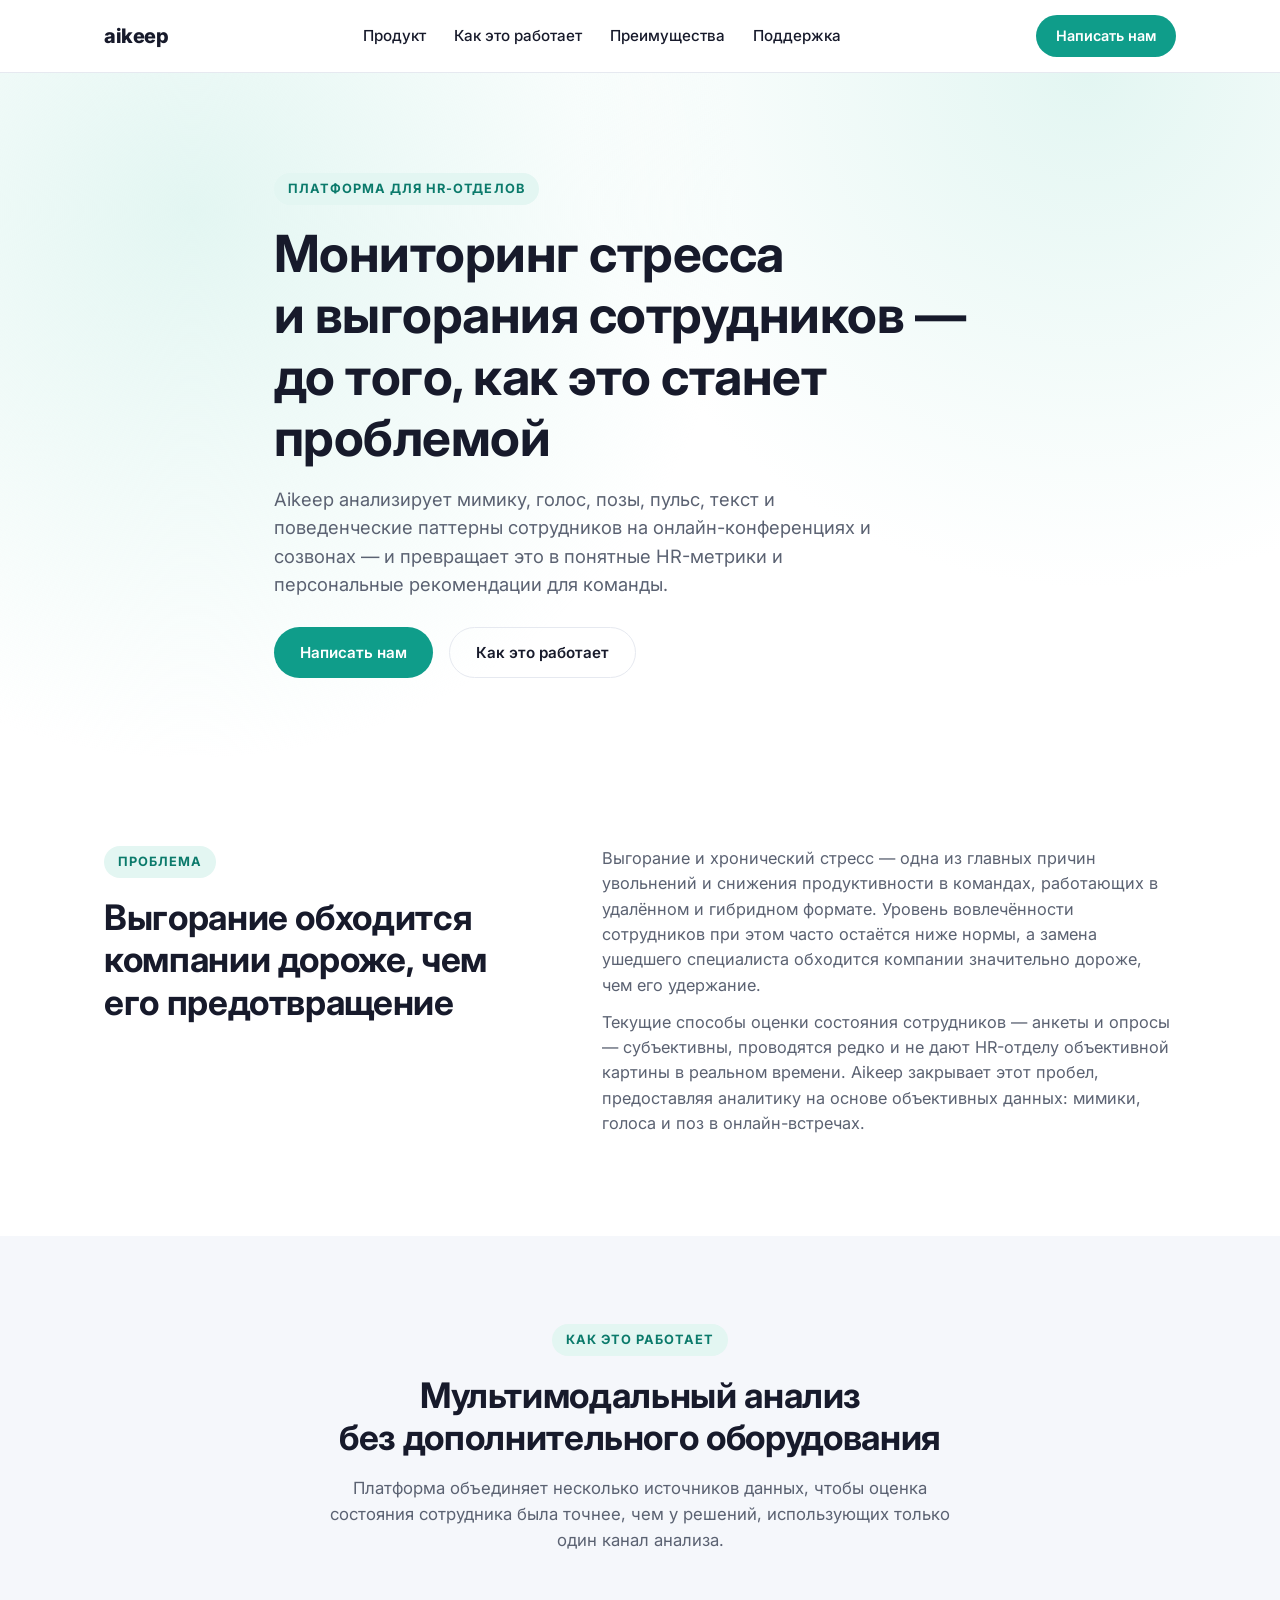
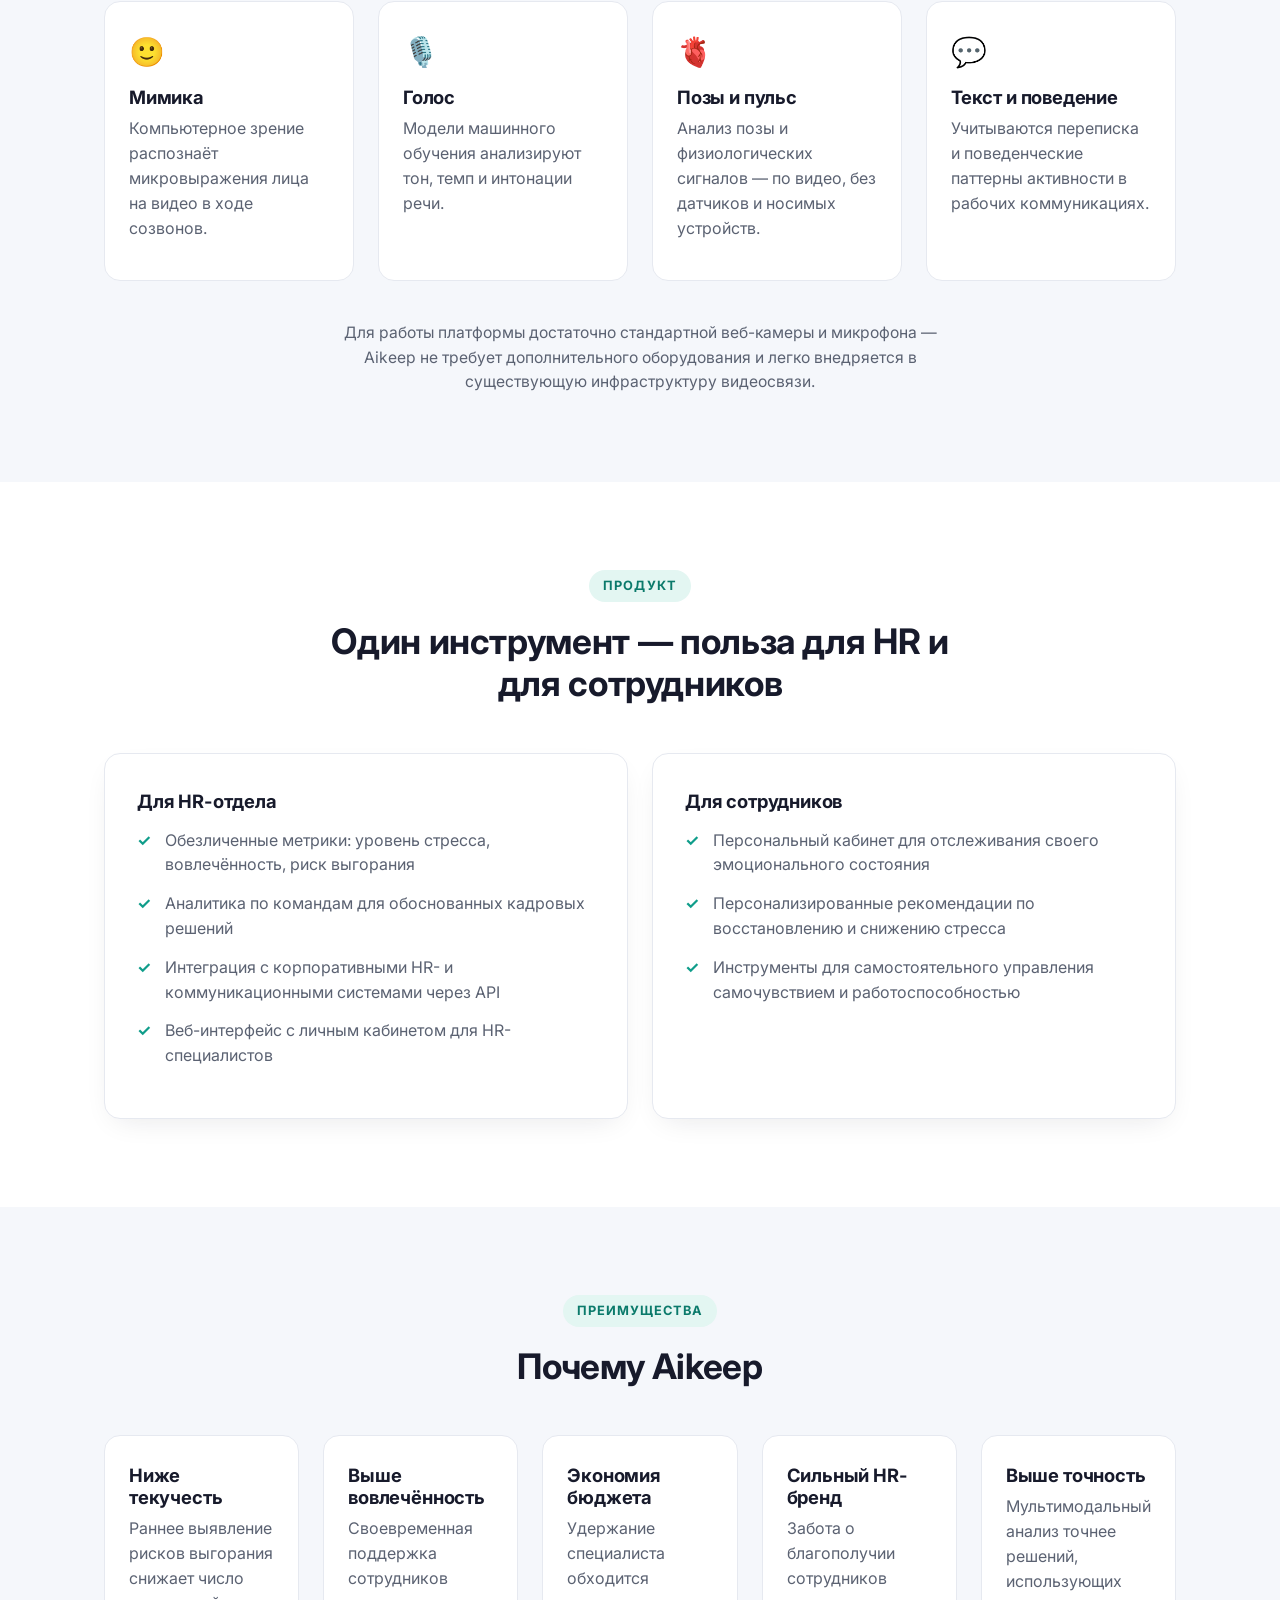
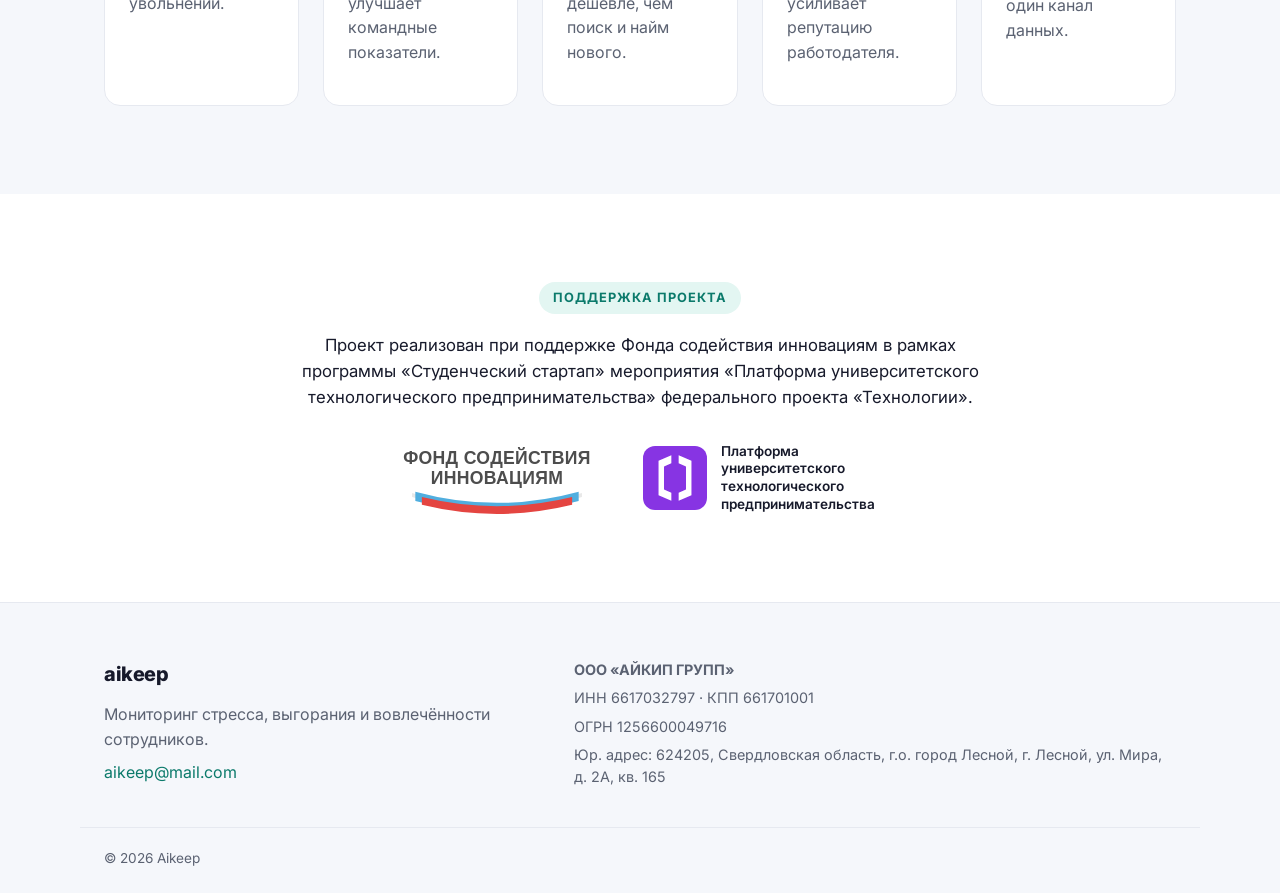
==== index.html @ c6b8e77f "Add files via upload" ====
<!DOCTYPE html>
<html lang="ru">
<head>
<meta charset="UTF-8">
<meta name="viewport" content="width=device-width, initial-scale=1.0">
<title>Aikeep — мониторинг стресса и выгорания сотрудников</title>
<meta name="description" content="Aikeep — корпоративная платформа для мониторинга стресса, выгорания и вовлечённости сотрудников на онлайн-созвонах с помощью мультимодального AI-анализа.">
<link rel="preconnect" href="https://fonts.googleapis.com">
<link rel="preconnect" href="https://fonts.gstatic.com" crossorigin>
<link href="https://fonts.googleapis.com/css2?family=Inter:wght@400;500;600;700;800&display=swap" rel="stylesheet">
<link rel="stylesheet" href="css/style.css">
</head>
<body>

<header class="site-header">
  <div class="container header-inner">
    <a href="#" class="logo">aikeep</a>
    <nav class="nav">
      <a href="#product">Продукт</a>
      <a href="#how">Как это работает</a>
      <a href="#advantages">Преимущества</a>
      <a href="#support">Поддержка</a>
    </nav>
    <a href="mailto:aikeep@mail.com" class="btn btn-primary btn-small">Написать нам</a>
  </div>
</header>

<main>

  <!-- HERO -->
  <section class="hero">
    <div class="container hero-inner">
      <span class="eyebrow">Платформа для HR-отделов</span>
      <h1>Мониторинг стресса и&nbsp;выгорания сотрудников — до&nbsp;того, как это станет проблемой</h1>
      <p class="lead">
        Aikeep анализирует мимику, голос, позы, пульс, текст и поведенческие паттерны сотрудников
        на онлайн-конференциях и созвонах — и превращает это в понятные HR-метрики и персональные
        рекомендации для команды.
      </p>
      <div class="hero-actions">
        <a href="mailto:aikeep@mail.com" class="btn btn-primary">Написать нам</a>
        <a href="#how" class="btn btn-ghost">Как это работает</a>
      </div>
    </div>
  </section>

  <!-- PROBLEM -->
  <section class="section" id="problem">
    <div class="container problem-grid">
      <div>
        <span class="eyebrow">Проблема</span>
        <h2>Выгорание обходится компании дороже, чем его предотвращение</h2>
      </div>
      <div class="problem-text">
        <p>
          Выгорание и хронический стресс — одна из главных причин увольнений и снижения продуктивности
          в командах, работающих в удалённом и гибридном формате. Уровень вовлечённости сотрудников
          при этом часто остаётся ниже нормы, а замена ушедшего специалиста обходится компании
          значительно дороже, чем его удержание.
        </p>
        <p>
          Текущие способы оценки состояния сотрудников — анкеты и опросы — субъективны, проводятся
          редко и не дают HR-отделу объективной картины в реальном времени. Aikeep закрывает этот
          пробел, предоставляя аналитику на основе объективных данных: мимики, голоса и поз
          в онлайн-встречах.
        </p>
      </div>
    </div>
  </section>

  <!-- HOW IT WORKS -->
  <section class="section section-soft" id="how">
    <div class="container">
      <div class="section-head">
        <span class="eyebrow">Как это работает</span>
        <h2>Мультимодальный анализ без&nbsp;дополнительного оборудования</h2>
        <p class="section-sub">
          Платформа объединяет несколько источников данных, чтобы оценка состояния сотрудника была
          точнее, чем у решений, использующих только один канал анализа.
        </p>
      </div>
      <div class="cards cards-4">
        <div class="card">
          <div class="card-icon">🙂</div>
          <h3>Мимика</h3>
          <p>Компьютерное зрение распознаёт микровыражения лица на видео в ходе созвонов.</p>
        </div>
        <div class="card">
          <div class="card-icon">🎙️</div>
          <h3>Голос</h3>
          <p>Модели машинного обучения анализируют тон, темп и интонации речи.</p>
        </div>
        <div class="card">
          <div class="card-icon">🫀</div>
          <h3>Позы и пульс</h3>
          <p>Анализ позы и физиологических сигналов — по видео, без датчиков и носимых устройств.</p>
        </div>
        <div class="card">
          <div class="card-icon">💬</div>
          <h3>Текст и поведение</h3>
          <p>Учитываются переписка и поведенческие паттерны активности в рабочих коммуникациях.</p>
        </div>
      </div>
      <p class="how-footnote">
        Для работы платформы достаточно стандартной веб-камеры и микрофона — Aikeep не требует
        дополнительного оборудования и легко внедряется в существующую инфраструктуру видеосвязи.
      </p>
    </div>
  </section>

  <!-- PRODUCT: HR + EMPLOYEE -->
  <section class="section" id="product">
    <div class="container">
      <div class="section-head">
        <span class="eyebrow">Продукт</span>
        <h2>Один инструмент — польза для HR и для сотрудников</h2>
      </div>
      <div class="cards cards-2">
        <div class="card card-lg">
          <h3>Для HR-отдела</h3>
          <ul class="check-list">
            <li>Обезличенные метрики: уровень стресса, вовлечённость, риск выгорания</li>
            <li>Аналитика по командам для обоснованных кадровых решений</li>
            <li>Интеграция с корпоративными HR- и коммуникационными системами через API</li>
            <li>Веб-интерфейс с личным кабинетом для HR-специалистов</li>
          </ul>
        </div>
        <div class="card card-lg">
          <h3>Для сотрудников</h3>
          <ul class="check-list">
            <li>Персональный кабинет для отслеживания своего эмоционального состояния</li>
            <li>Персонализированные рекомендации по восстановлению и снижению стресса</li>
            <li>Инструменты для самостоятельного управления самочувствием и работоспособностью</li>
          </ul>
        </div>
      </div>
    </div>
  </section>

  <!-- ADVANTAGES -->
  <section class="section section-soft" id="advantages">
    <div class="container">
      <div class="section-head">
        <span class="eyebrow">Преимущества</span>
        <h2>Почему Aikeep</h2>
      </div>
      <div class="cards cards-5">
        <div class="card">
          <h3>Ниже текучесть</h3>
          <p>Раннее выявление рисков выгорания снижает число увольнений.</p>
        </div>
        <div class="card">
          <h3>Выше вовлечённость</h3>
          <p>Своевременная поддержка сотрудников улучшает командные показатели.</p>
        </div>
        <div class="card">
          <h3>Экономия бюджета</h3>
          <p>Удержание специалиста обходится дешевле, чем поиск и найм нового.</p>
        </div>
        <div class="card">
          <h3>Сильный HR-бренд</h3>
          <p>Забота о благополучии сотрудников усиливает репутацию работодателя.</p>
        </div>
        <div class="card">
          <h3>Выше точность</h3>
          <p>Мультимодальный анализ точнее решений, использующих один канал данных.</p>
        </div>
      </div>
    </div>
  </section>

  <!-- SUPPORT -->
  <section class="section" id="support">
    <div class="container support-inner">
      <span class="eyebrow">Поддержка проекта</span>
      <p class="support-text">
        Проект реализован при поддержке Фонда содействия инновациям в рамках программы
        «Студенческий стартап» мероприятия «Платформа университетского технологического
        предпринимательства» федерального проекта «Технологии».
      </p>
      <div class="support-logos">
        <div class="support-logo-item">
          <img src="assets/fasie-logo.svg" alt="Фонд содействия инновациям" class="support-logo">
        </div>
        <div class="support-logo-item">
          <img src="assets/putp-logo.svg" alt="Платформа университетского технологического предпринимательства" class="support-logo support-logo-emblem">
          <span class="support-logo-caption">Платформа университетского<br>технологического предпринимательства</span>
        </div>
      </div>
    </div>
  </section>

</main>

<footer class="site-footer">
  <div class="container footer-inner">
    <div class="footer-brand">
      <span class="logo">aikeep</span>
      <p>Мониторинг стресса, выгорания и вовлечённости сотрудников.</p>
      <a href="mailto:aikeep@mail.com">aikeep@mail.com</a>
    </div>
    <div class="footer-requisites">
      <p><strong>ООО «АЙКИП ГРУПП»</strong></p>
      <p>ИНН 6617032797 · КПП 661701001</p>
      <p>ОГРН 1256600049716</p>
      <p>
        Юр. адрес: 624205, Свердловская область, г.о. город Лесной, г. Лесной,
        ул. Мира, д. 2А, кв. 165
      </p>
    </div>
  </div>
  <div class="container footer-bottom">
    <span>© <span id="year"></span> Aikeep</span>
  </div>
</footer>

<script src="js/main.js"></script>
</body>
</html>
---- css/style.css ----
:root {
  --bg: #ffffff;
  --bg-soft: #f5f7fb;
  --text: #171a2b;
  --text-muted: #5b6272;
  --accent: #0f9d8a;
  --accent-dark: #0b7a6b;
  --accent-soft: #e3f6f2;
  --border: #e6e9f0;
  --radius: 16px;
  --container-w: 1120px;
  --shadow: 0 10px 30px -12px rgba(23, 26, 43, 0.12);
}

* { box-sizing: border-box; }

html { scroll-behavior: smooth; }

body {
  margin: 0;
  font-family: "Inter", -apple-system, BlinkMacSystemFont, "Segoe UI", sans-serif;
  color: var(--text);
  background: var(--bg);
  line-height: 1.55;
  -webkit-font-smoothing: antialiased;
}

.container {
  max-width: var(--container-w);
  margin: 0 auto;
  padding: 0 24px;
}

h1, h2, h3 {
  font-weight: 700;
  line-height: 1.2;
  margin: 0 0 16px;
  letter-spacing: -0.01em;
}

h1 { font-size: clamp(2rem, 4vw, 3.2rem); }
h2 { font-size: clamp(1.6rem, 3vw, 2.2rem); }
h3 { font-size: 1.15rem; margin-bottom: 8px; }

p { margin: 0 0 12px; color: var(--text-muted); }

a { color: var(--accent-dark); text-decoration: none; }

ul { margin: 0; padding: 0; }

/* Header */
.site-header {
  position: sticky;
  top: 0;
  z-index: 50;
  background: rgba(255, 255, 255, 0.9);
  backdrop-filter: blur(8px);
  border-bottom: 1px solid var(--border);
}

.header-inner {
  display: flex;
  align-items: center;
  justify-content: space-between;
  height: 72px;
  gap: 24px;
}

.logo {
  font-weight: 800;
  font-size: 1.25rem;
  color: var(--text);
  letter-spacing: -0.02em;
}

.nav {
  display: flex;
  gap: 28px;
  flex: 1;
  justify-content: center;
}

.nav a {
  color: var(--text);
  font-weight: 500;
  font-size: 0.95rem;
}

.nav a:hover { color: var(--accent-dark); }

/* Buttons */
.btn {
  display: inline-flex;
  align-items: center;
  justify-content: center;
  padding: 13px 26px;
  border-radius: 999px;
  font-weight: 600;
  font-size: 0.95rem;
  white-space: nowrap;
  transition: transform 0.15s ease, box-shadow 0.15s ease, background 0.15s ease;
}

.btn-primary {
  background: var(--accent);
  color: #fff;
}

.btn-primary:hover {
  background: var(--accent-dark);
  transform: translateY(-1px);
}

.btn-small { padding: 10px 20px; font-size: 0.9rem; }

.btn-ghost {
  background: transparent;
  color: var(--text);
  border: 1px solid var(--border);
}

.btn-ghost:hover { border-color: var(--accent); color: var(--accent-dark); }

/* Eyebrow */
.eyebrow {
  display: inline-block;
  font-size: 0.8rem;
  font-weight: 700;
  text-transform: uppercase;
  letter-spacing: 0.08em;
  color: var(--accent-dark);
  background: var(--accent-soft);
  padding: 6px 14px;
  border-radius: 999px;
  margin-bottom: 18px;
}

/* Hero */
.hero {
  padding: 100px 0 80px;
  background:
    radial-gradient(circle at 15% 20%, var(--accent-soft) 0%, transparent 45%),
    radial-gradient(circle at 85% 0%, var(--accent-soft) 0%, transparent 40%);
}

.hero-inner {
  max-width: 780px;
  text-align: left;
}

.lead {
  font-size: 1.15rem;
  max-width: 640px;
}

.hero-actions {
  display: flex;
  gap: 16px;
  margin-top: 28px;
  flex-wrap: wrap;
}

/* Sections */
.section { padding: 88px 0; }
.section-soft { background: var(--bg-soft); }

.section-head {
  max-width: 640px;
  margin: 0 auto 48px;
  text-align: center;
}

.section-head .eyebrow { display: block; margin-left: auto; margin-right: auto; width: fit-content; }

.section-sub { font-size: 1.05rem; }

.problem-grid {
  display: grid;
  grid-template-columns: 1fr 1.3fr;
  gap: 56px;
  align-items: start;
}

.problem-text p { font-size: 1.02rem; }

/* Cards */
.cards {
  display: grid;
  gap: 24px;
}

.cards-2 { grid-template-columns: repeat(2, 1fr); }
.cards-4 { grid-template-columns: repeat(4, 1fr); }
.cards-5 { grid-template-columns: repeat(5, 1fr); }

.card {
  background: var(--bg);
  border: 1px solid var(--border);
  border-radius: var(--radius);
  padding: 28px 24px;
}

.section-soft .card { background: #fff; }

.card-icon {
  font-size: 1.8rem;
  margin-bottom: 12px;
}

.card-lg { padding: 36px 32px; box-shadow: var(--shadow); }

.check-list { list-style: none; margin-top: 16px; }

.check-list li {
  position: relative;
  padding-left: 28px;
  margin-bottom: 14px;
  color: var(--text-muted);
}

.check-list li::before {
  content: "✓";
  position: absolute;
  left: 0;
  top: 0;
  color: var(--accent);
  font-weight: 700;
}

.how-footnote {
  text-align: center;
  max-width: 640px;
  margin: 40px auto 0;
  font-size: 0.98rem;
}

/* Support */
.support-inner {
  max-width: 760px;
  text-align: center;
}

.support-text {
  font-size: 1.05rem;
  color: var(--text);
}

.support-logos {
  display: flex;
  align-items: center;
  justify-content: center;
  gap: 48px;
  margin-top: 32px;
  flex-wrap: wrap;
}

.support-logo {
  height: 72px;
  width: auto;
  opacity: 0.9;
}

.support-logo-item {
  display: flex;
  align-items: center;
  gap: 14px;
  text-align: left;
}

.support-logo-emblem {
  height: 64px;
  border-radius: 12px;
}

.support-logo-caption {
  font-size: 0.85rem;
  font-weight: 600;
  color: var(--text);
  line-height: 1.3;
  max-width: 160px;
}

/* Footer */
.site-footer {
  border-top: 1px solid var(--border);
  padding: 56px 0 24px;
  background: var(--bg-soft);
}

.footer-inner {
  display: grid;
  grid-template-columns: 1fr 1.4fr;
  gap: 40px;
  padding-bottom: 32px;
}

.footer-brand p { margin: 12px 0 8px; }

.footer-requisites p {
  margin: 0 0 6px;
  font-size: 0.9rem;
}

.footer-bottom {
  border-top: 1px solid var(--border);
  padding-top: 20px;
  font-size: 0.85rem;
  color: var(--text-muted);
}

/* Responsive */
@media (max-width: 900px) {
  .nav { display: none; }
  .problem-grid { grid-template-columns: 1fr; gap: 24px; }
  .cards-4 { grid-template-columns: repeat(2, 1fr); }
  .cards-5 { grid-template-columns: repeat(2, 1fr); }
  .cards-2 { grid-template-columns: 1fr; }
  .footer-inner { grid-template-columns: 1fr; }
}

@media (max-width: 520px) {
  .cards-4, .cards-5 { grid-template-columns: 1fr; }
  .hero { padding: 72px 0 56px; }
  .section { padding: 64px 0; }
}
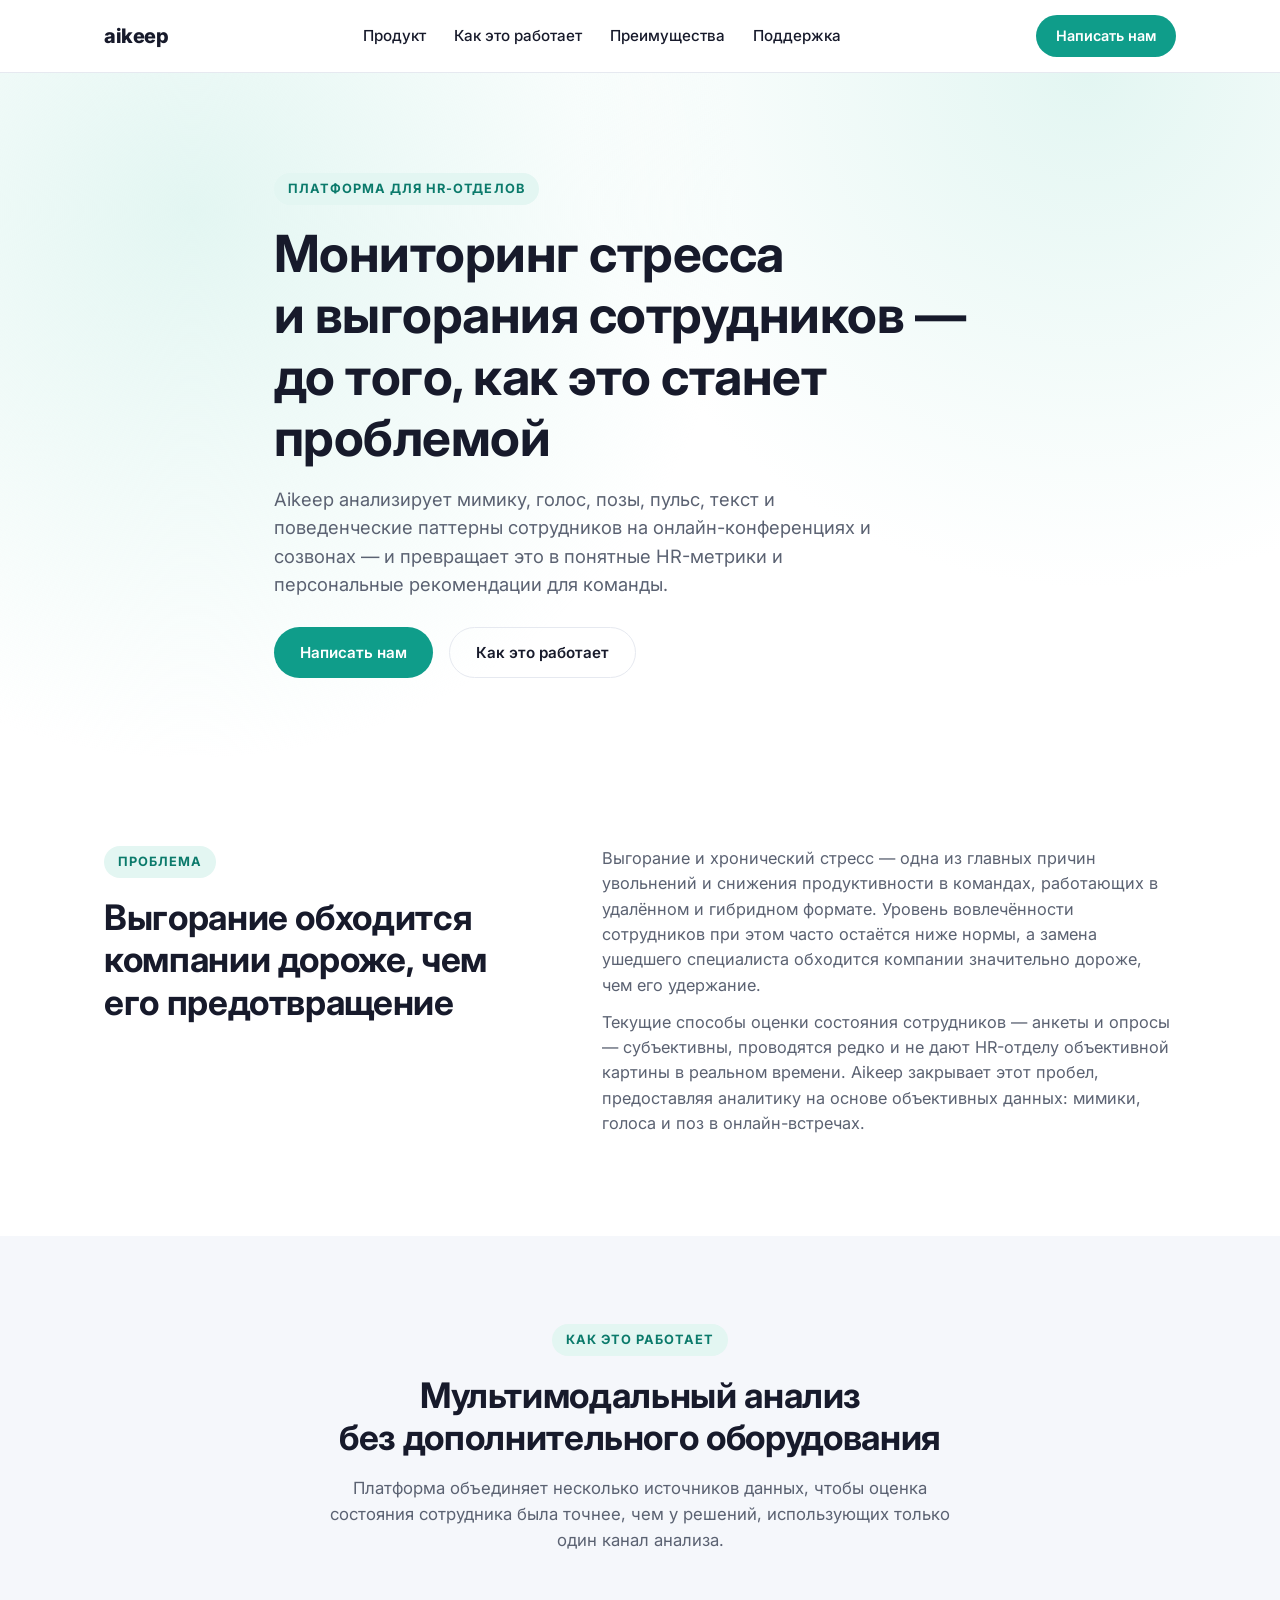
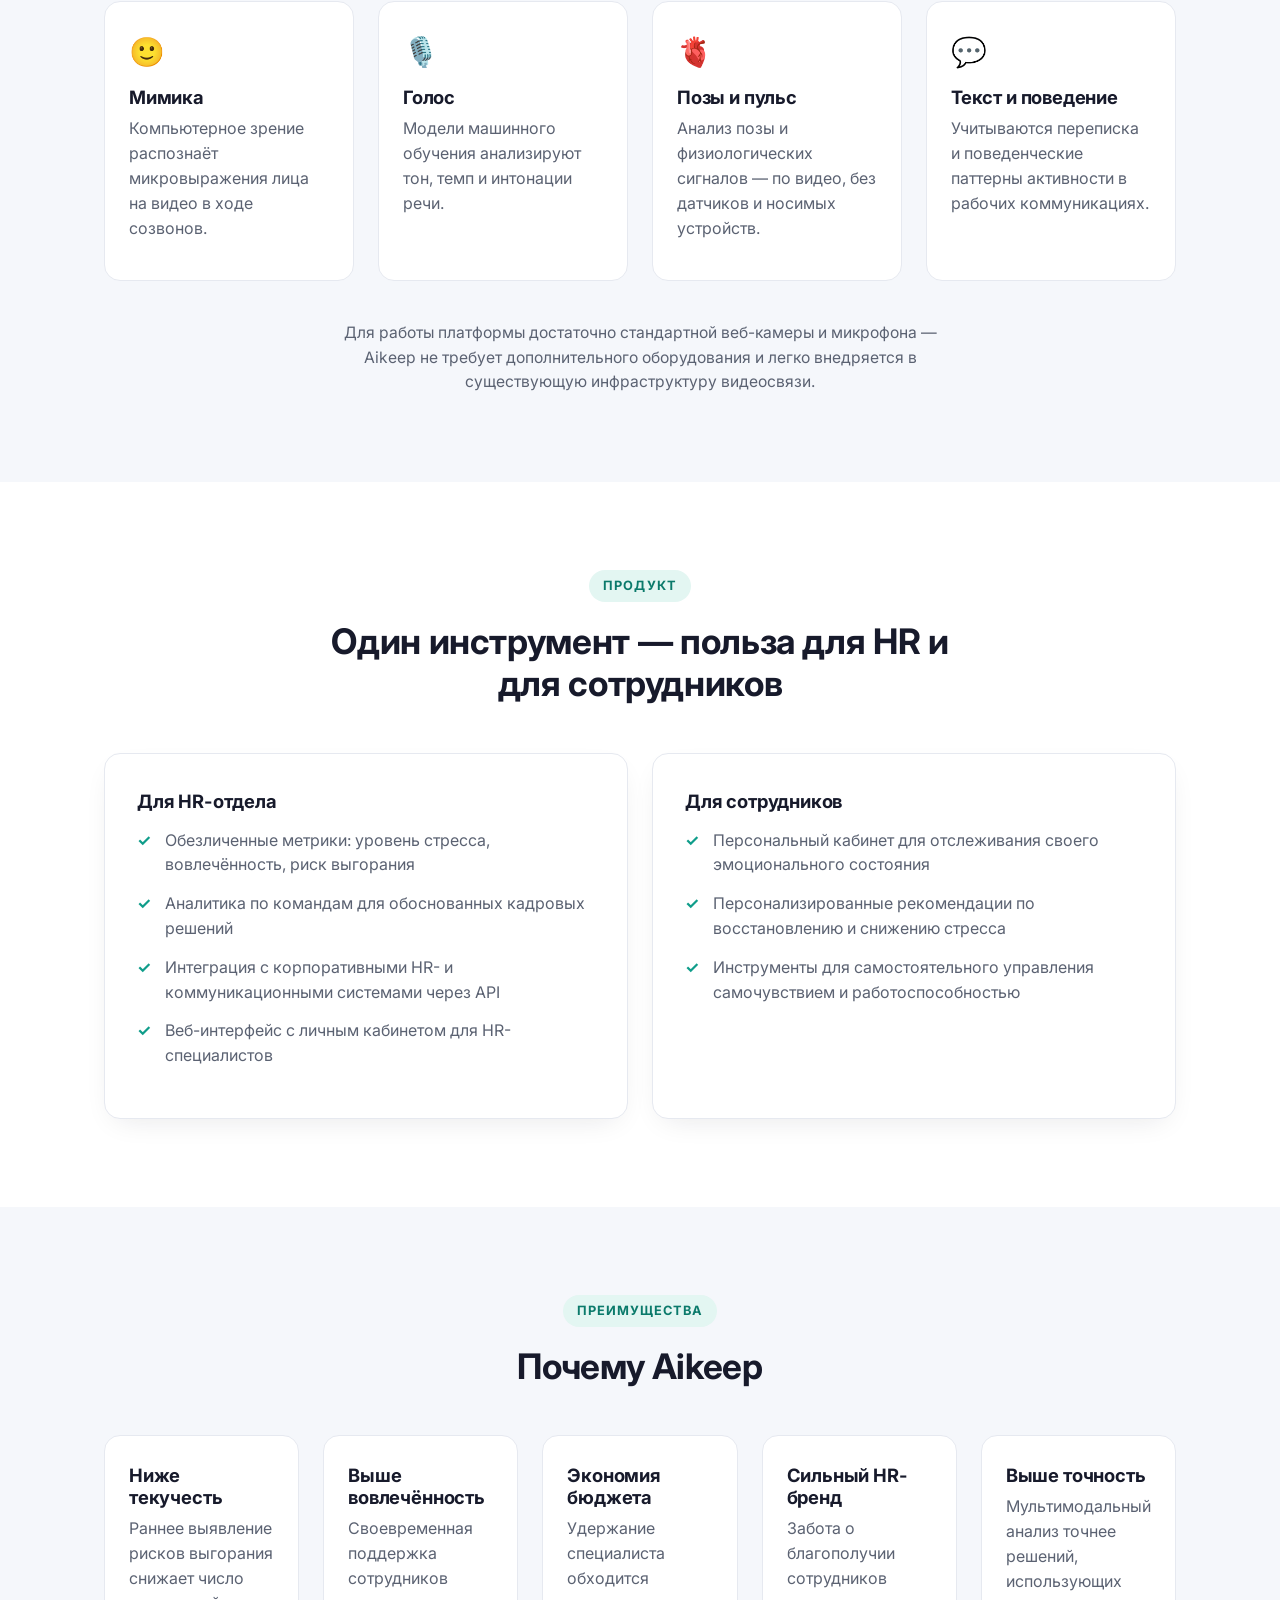
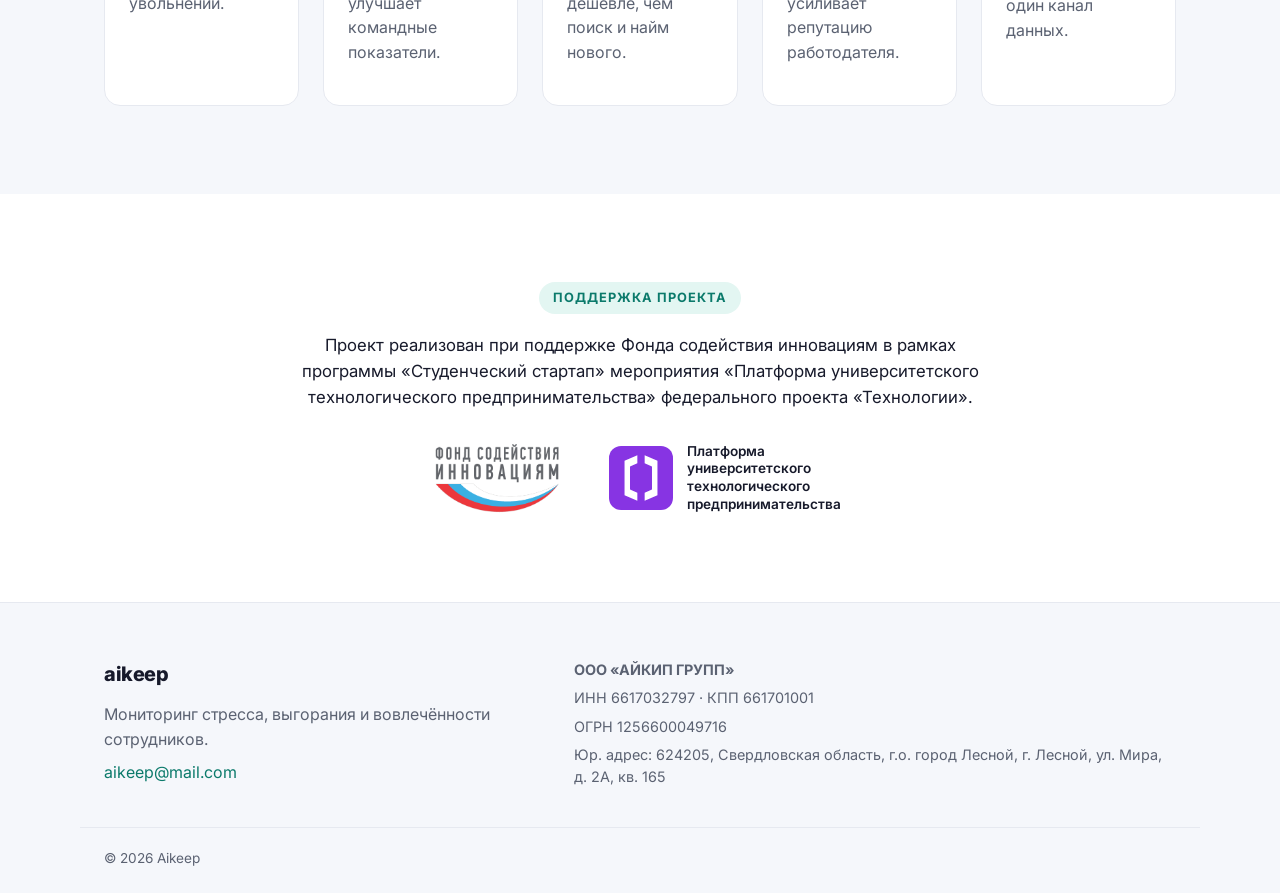
==== commit c45a09f1: "Update index.html" ====
--- a/index.html
+++ b/index.html
@@ -180,7 +180,7 @@
       </p>
       <div class="support-logos">
         <div class="support-logo-item">
-          <img src="assets/fasie-logo.svg" alt="Фонд содействия инновациям" class="support-logo">
+          <img src="assets/head_logo_fasie.png" alt="Фонд содействия инновациям" class="support-logo">
         </div>
         <div class="support-logo-item">
           <img src="assets/putp-logo.svg" alt="Платформа университетского технологического предпринимательства" class="support-logo support-logo-emblem">
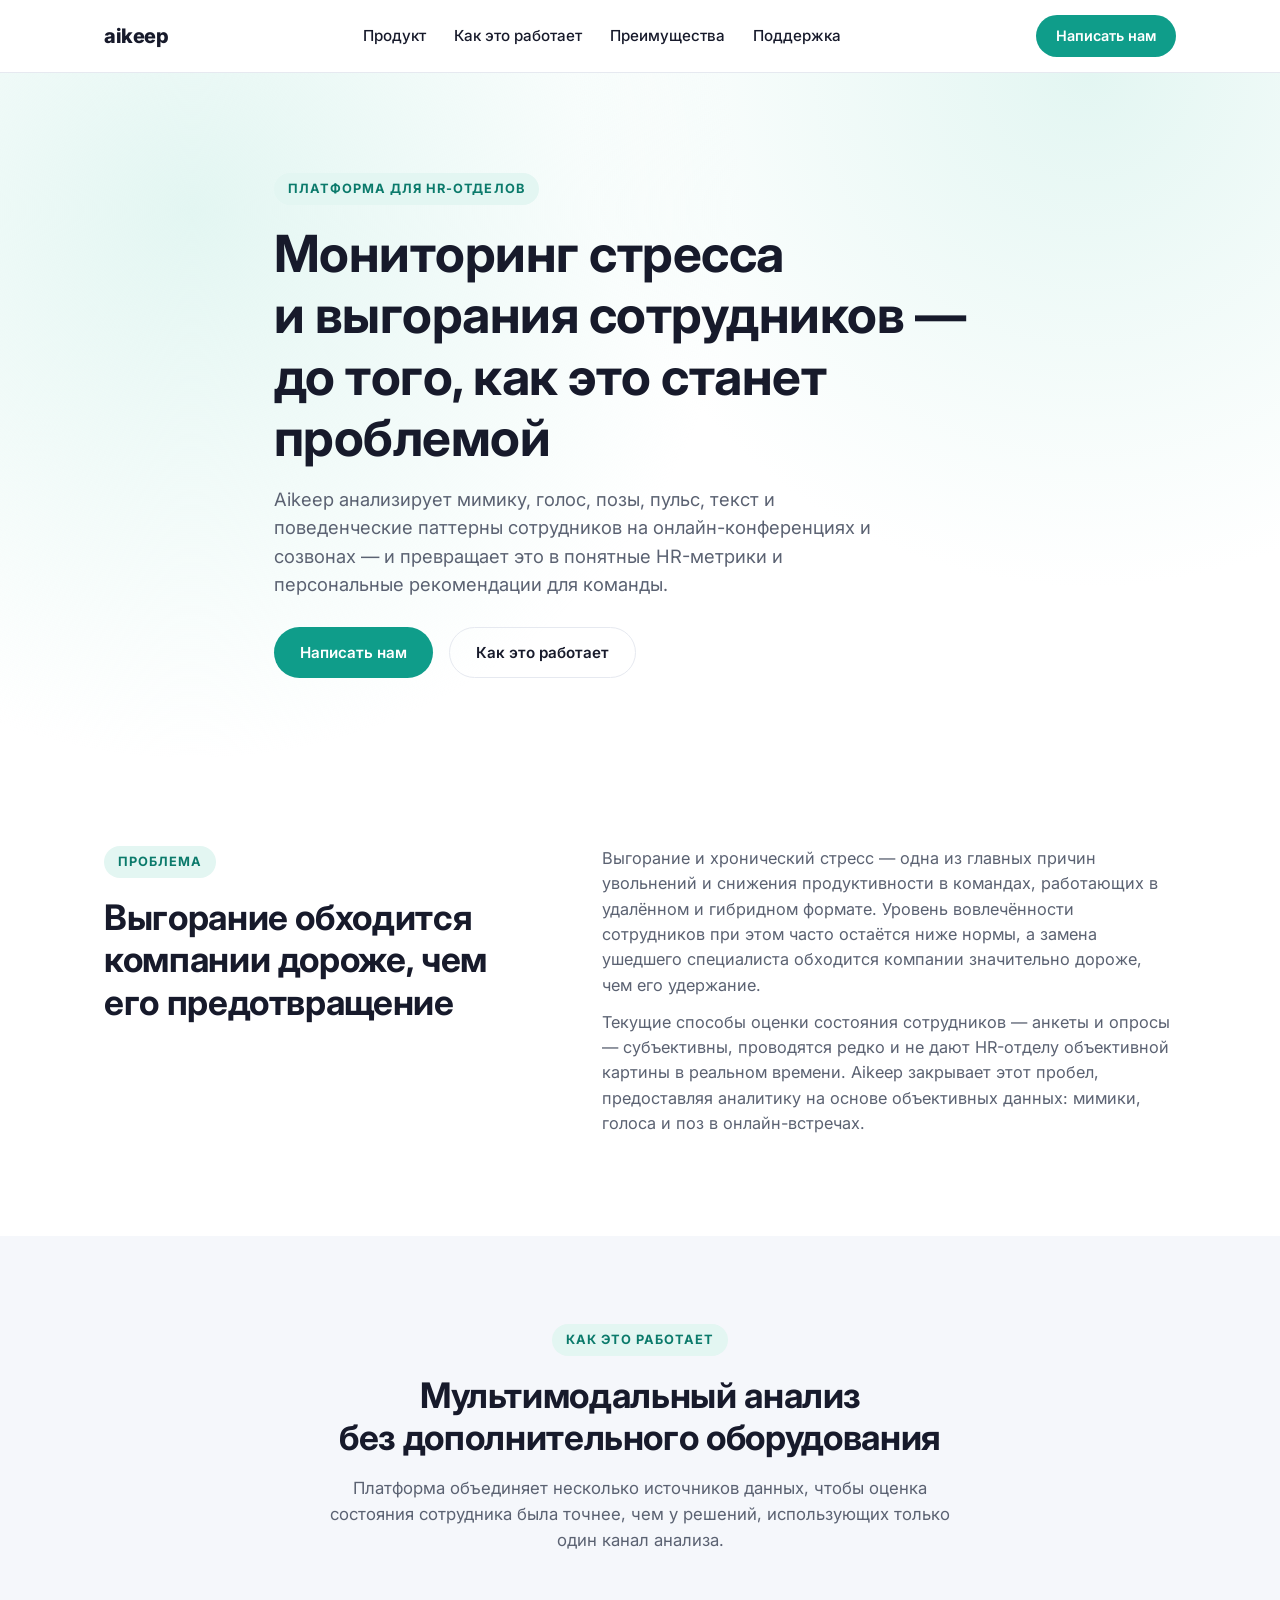
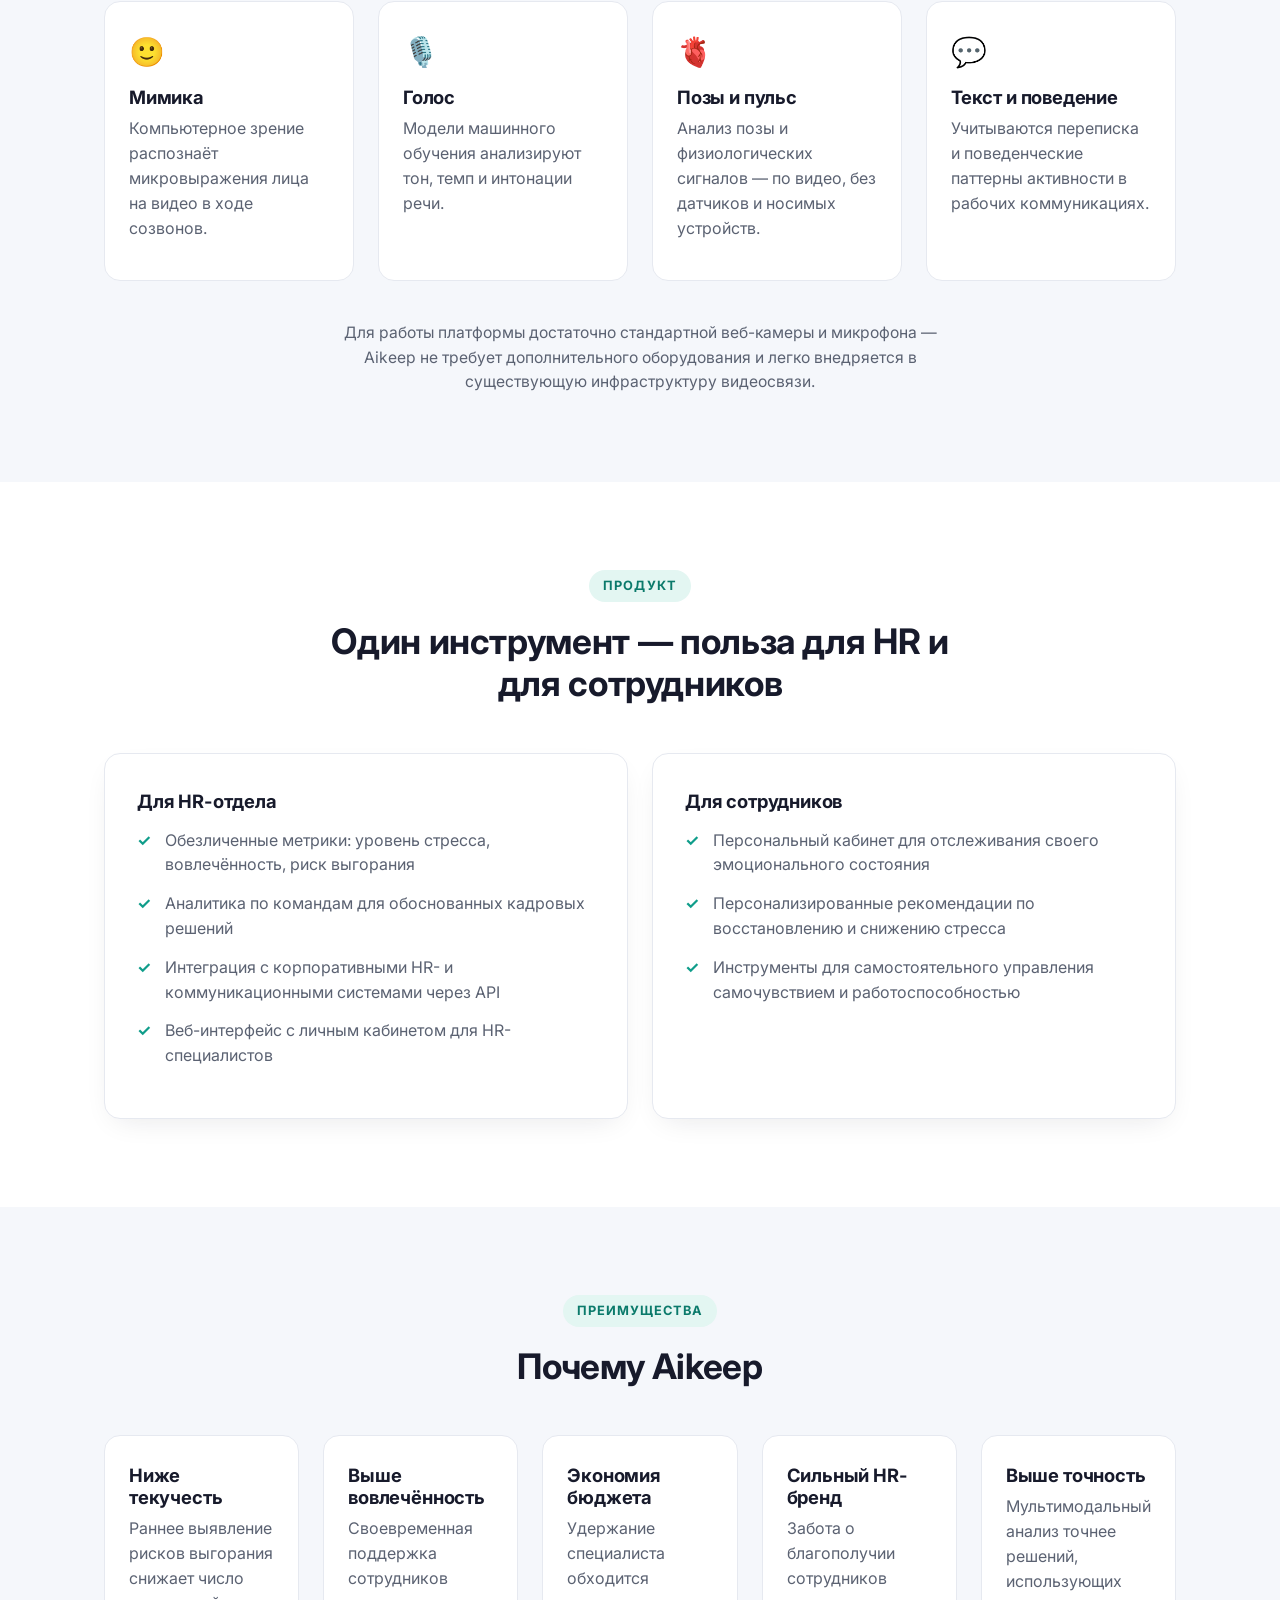
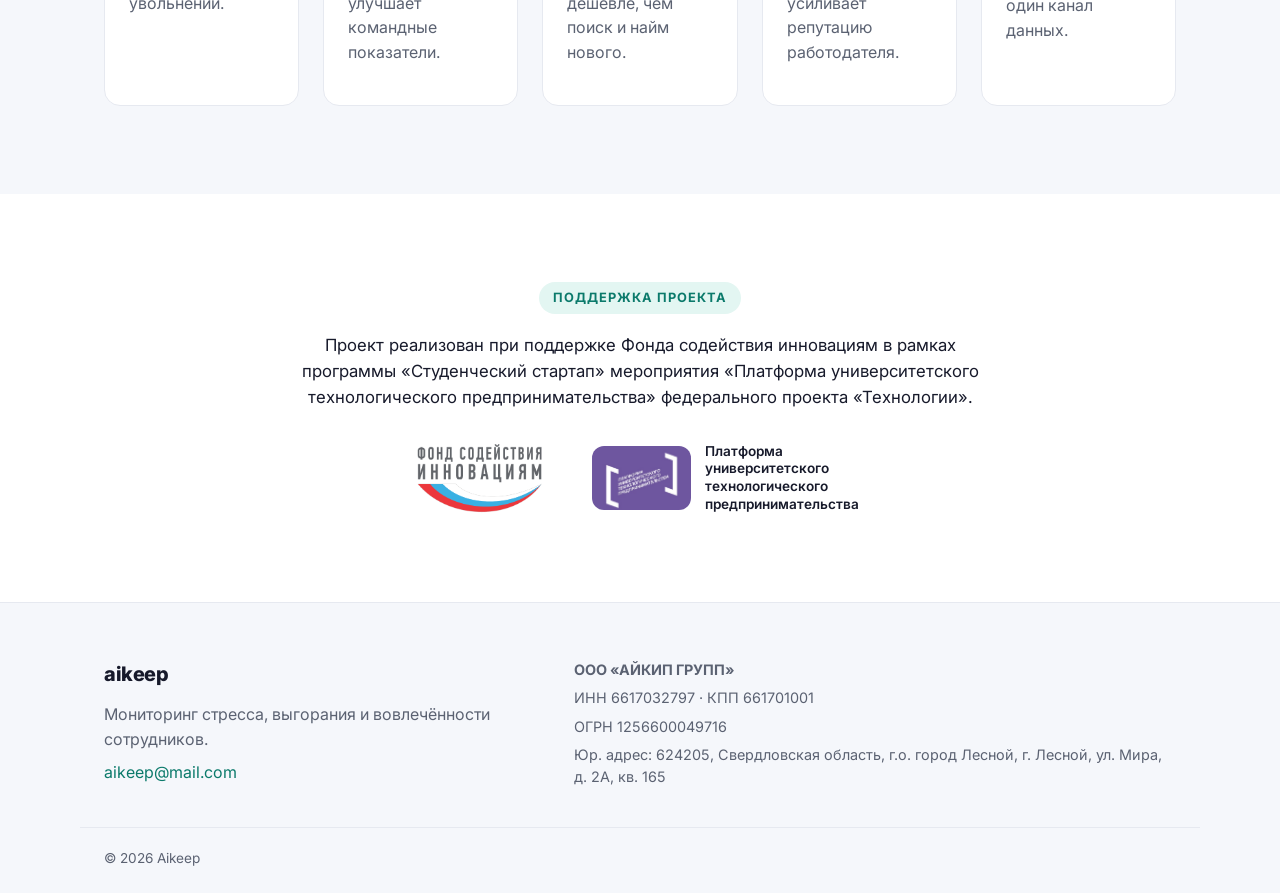
==== commit 93b1aa0f: "Update index.html" ====
--- a/index.html
+++ b/index.html
@@ -180,10 +180,10 @@
       </p>
       <div class="support-logos">
         <div class="support-logo-item">
-          <img src="assets/head_logo_fasie.png" alt="Фонд содействия инновациям" class="support-logo">
+          <img src="assets/headd_logo_fasie.png" alt="Фонд содействия инновациям" class="support-logo">
         </div>
         <div class="support-logo-item">
-          <img src="assets/putp-logo.svg" alt="Платформа университетского технологического предпринимательства" class="support-logo support-logo-emblem">
+          <img src="assets/head_putp-logo.png" alt="Платформа университетского технологического предпринимательства" class="support-logo support-logo-emblem">
           <span class="support-logo-caption">Платформа университетского<br>технологического предпринимательства</span>
         </div>
       </div>
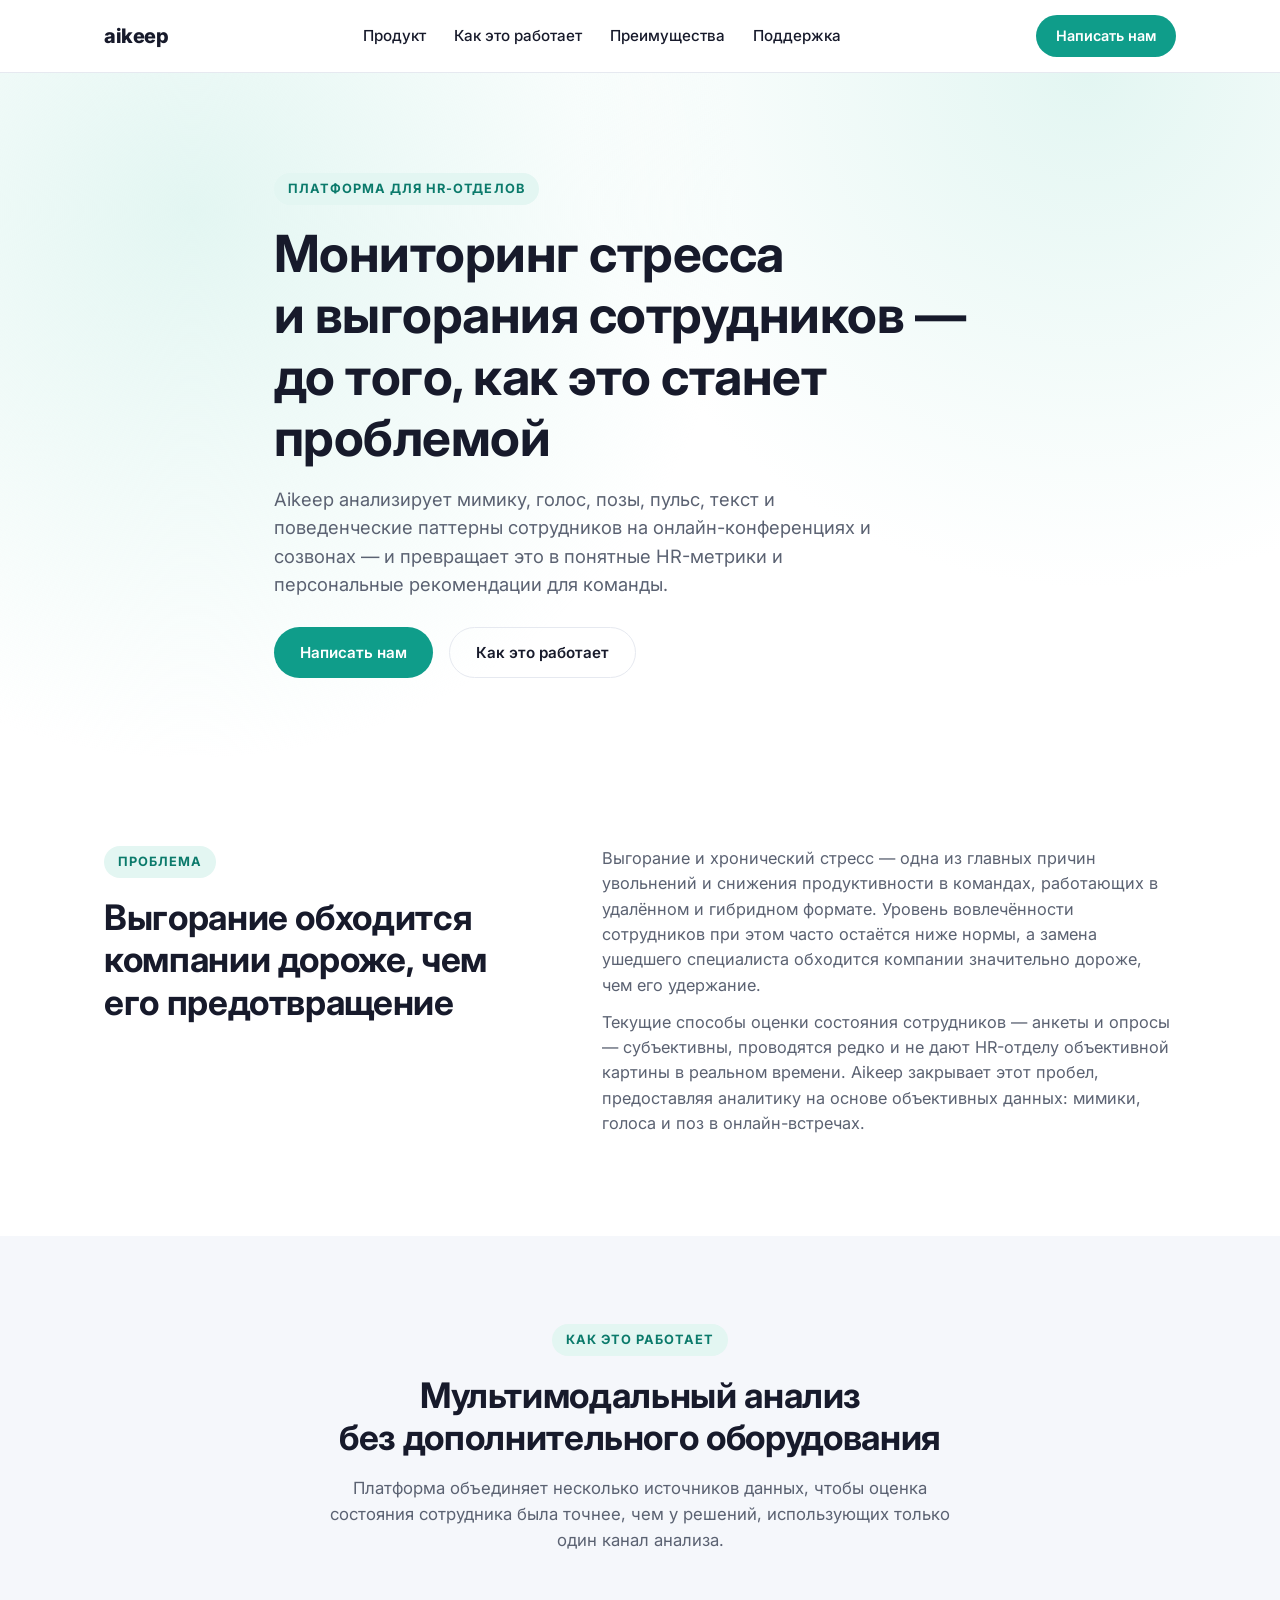
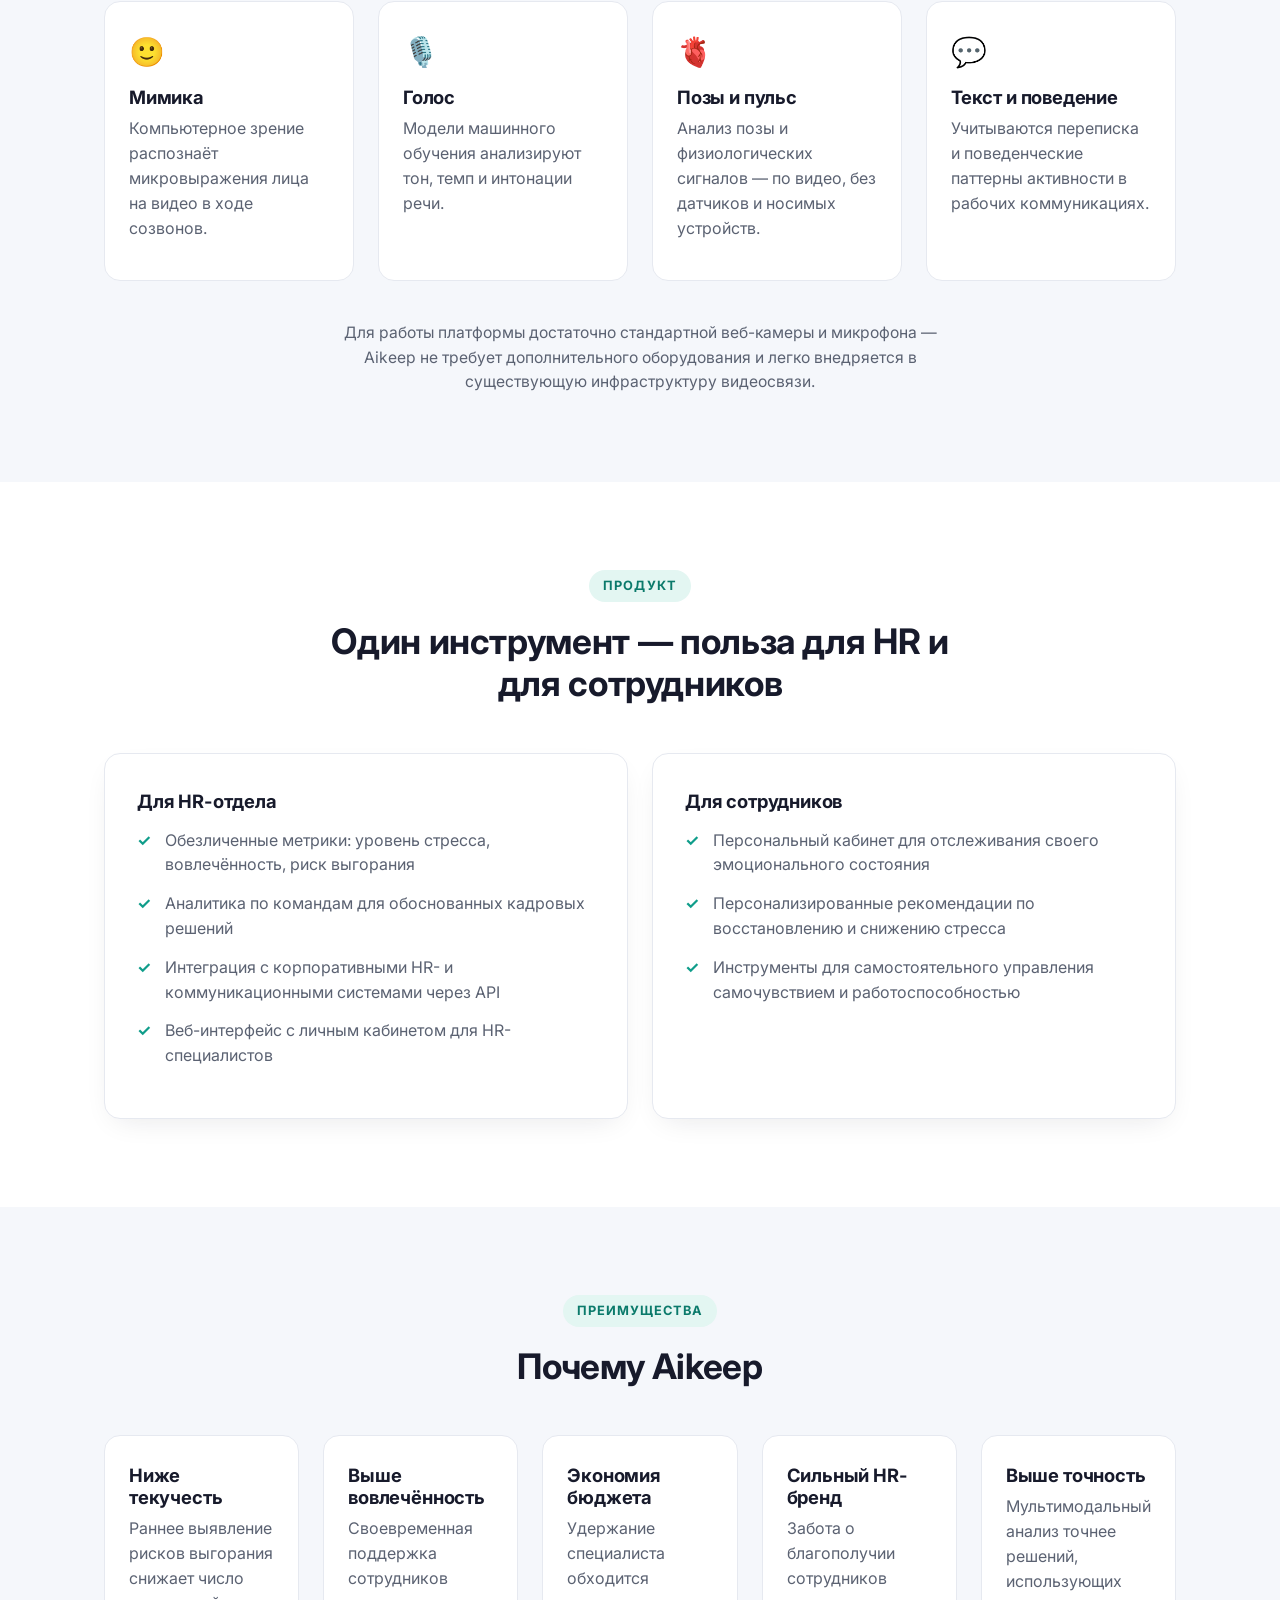
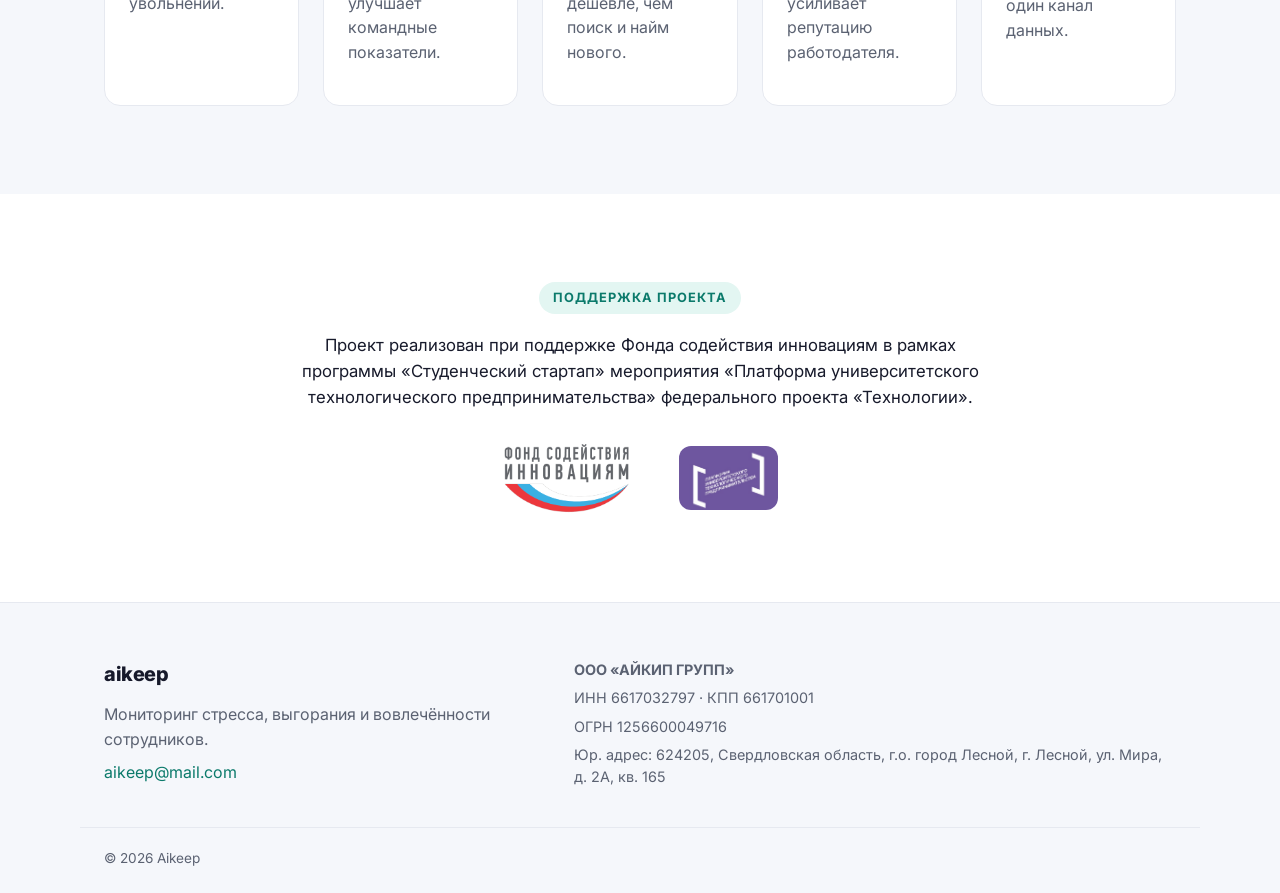
==== commit c1107fdb: "Update index.html" ====
--- a/index.html
+++ b/index.html
@@ -184,7 +184,6 @@
         </div>
         <div class="support-logo-item">
           <img src="assets/head_putp-logo.png" alt="Платформа университетского технологического предпринимательства" class="support-logo support-logo-emblem">
-          <span class="support-logo-caption">Платформа университетского<br>технологического предпринимательства</span>
         </div>
       </div>
     </div>
